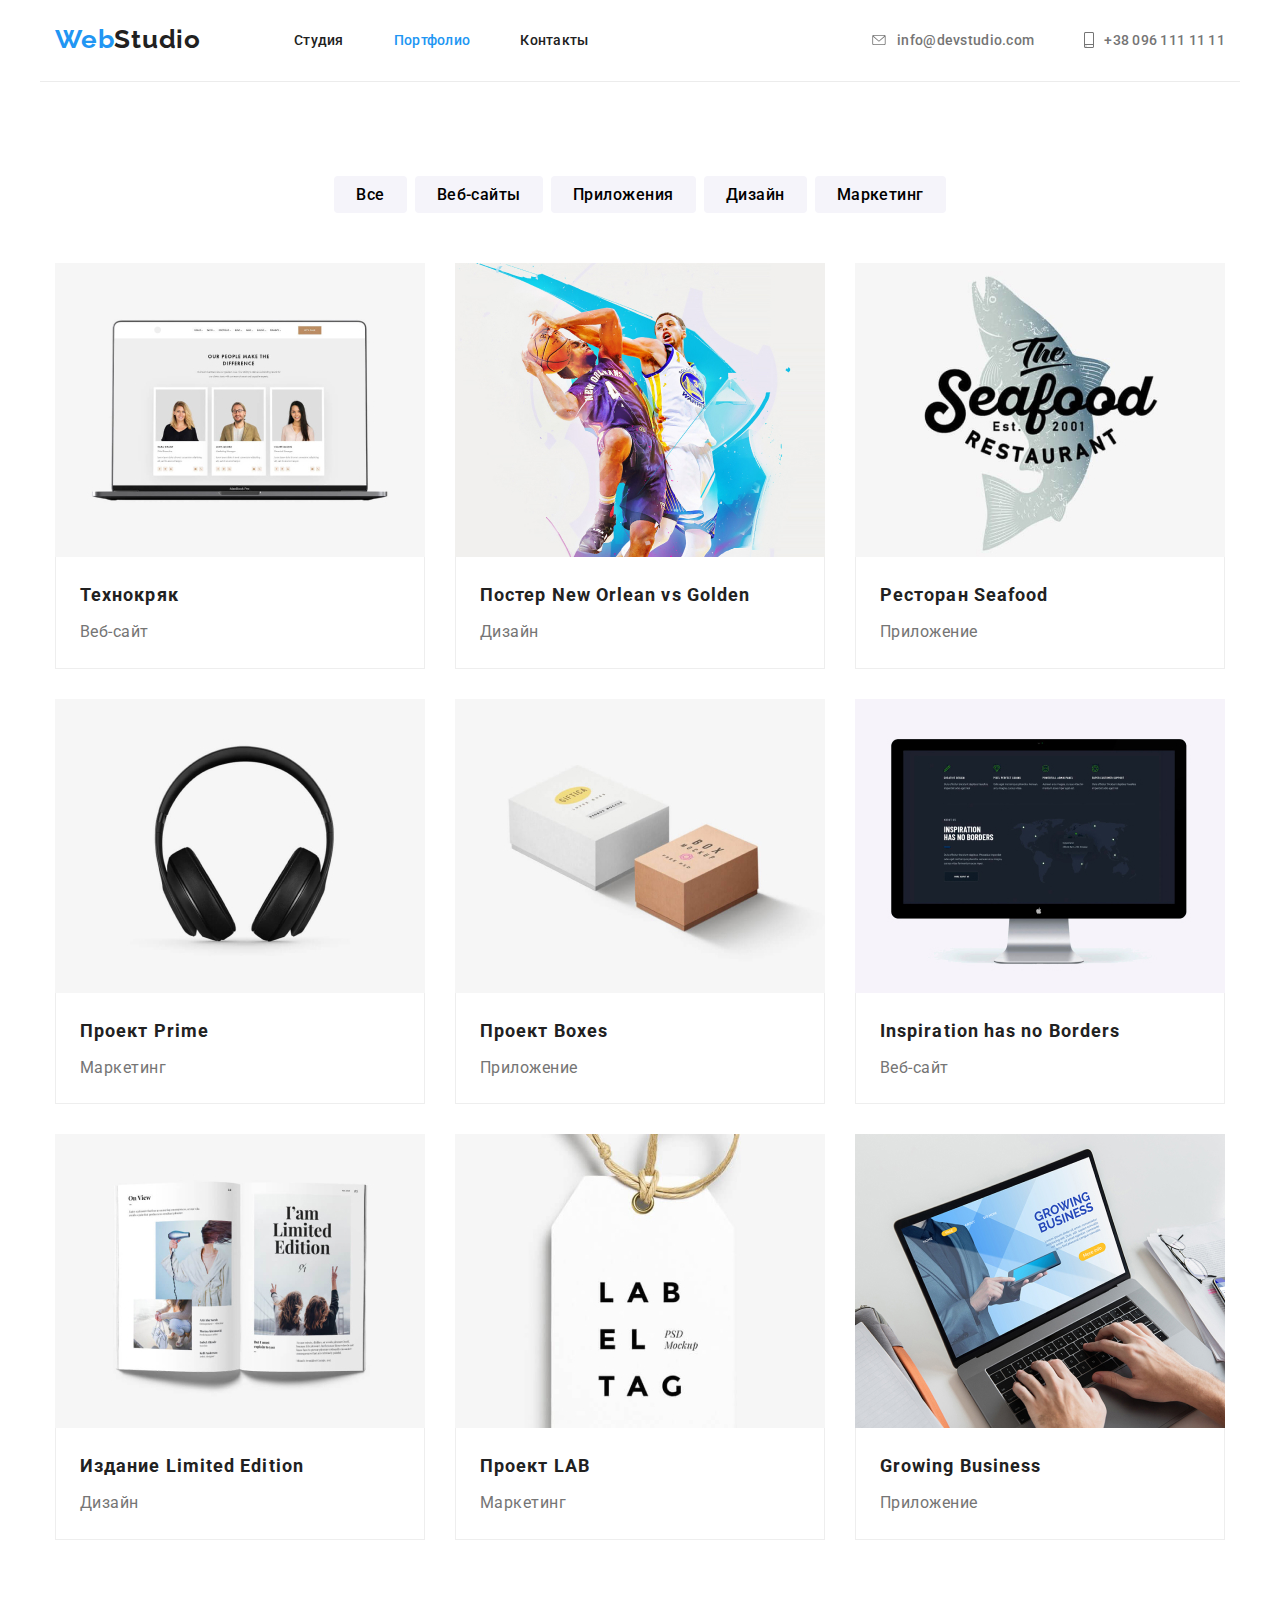
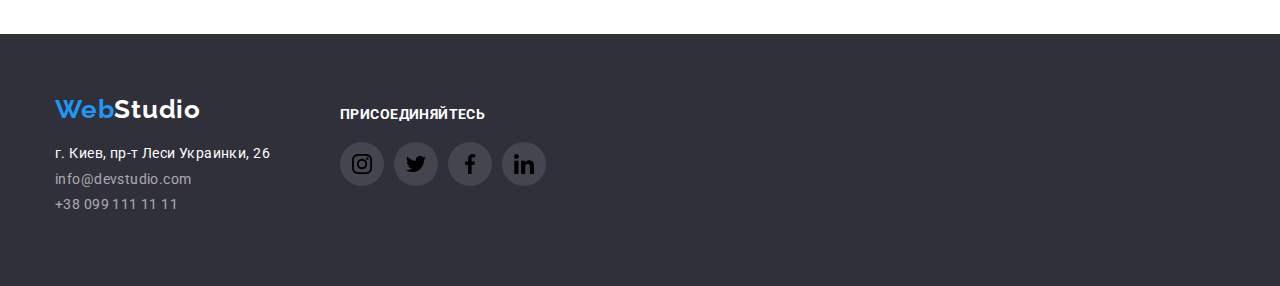
==== portfolio.html @ f6ac671a "hw-5" ====
<!DOCTYPE html>
<html lang="ru">
  <head>
    <meta charset="UTF-8" />
    <meta name="viewport" content="width=device-width, initial-scale=1.0" />
    <title>Main</title>
    <link rel="stylesheet" href="https://cdnjs.cloudflare.com/ajax/libs/modern-normalize/1.0.0/modern-normalize.min.css">
    <link rel="preconnect" href="https://fonts.gstatic.com" />
    <link href="https://fonts.googleapis.com/css2?family=Raleway:wght@700&family=Roboto:wght@400;500;700;900&display=swap"
      rel="stylesheet" />
    <link rel="stylesheet" href="./style/style.css" />
  </head>
  <body>
    <!-- header -->
    <header> 
      <div class="header-conteiner">
        <nav class="nav-conteiner">
          <a class="main-logo" href="./index.html">
            <span class="logo">Web<span class="studio-top">Studio</span></span>
          </a>
        
          <!-- site-nav -->
          <ul class="site-nav">
            <li class="site-nav_item"><a class="nav-link" href="./index.html">Студия</a></li>
            <li class="site-nav_item"><a class="nav-link current" href="./portfolio.html">Портфолио</a></li>
            <li class="site-nav_item"><a class="nav-link" href="">Контакты</a></li>
          </ul>
        </nav>
        
        <!-- site-contact -->
        <ul class="site-contact">
          <li class="site-contact_list">
            <a class="contact-link" href="mailto:info@devstudio.com">
              <svg width="16" height="10" class="site-contact-icons">
                <use href="./Images/icons/symbol-defs.svg#icon-leter-hover"></use>
              </svg>
              info@devstudio.com
            </a>
          </li>
          <li class="site-contact_list contact-icons">
            <a class="contact-link" href="tell:+380961111111">
              <svg width="10" height="16" class="site-contact-icons">
                <use href="./Images/icons/symbol-defs.svg#smartphone"></use>
              </svg>
              +38 096 111 11 11
            </a>
          </li>
        </ul>
      </div>
    </header>
    <!-- main -->
    <main>
      <!-- choice section -->
      <section class="choice-section">
        <h1 class="title visually-hidden">Веб студия секция вибора</h1>
        <div class="choice-section_conteiner">
          <ul class="button-list">
            <li class="button-list_item"> <button class="filter-button" type="button">Все</button> </li>
            <li class="button-list_item"> <button class="filter-button" type="button">Веб-сайты</button> </li>
            <li class="button-list_item"> <button class="filter-button" type="button">Приложения</button> </li>
            <li class="button-list_item"> <button class="filter-button" type="button">Дизайн</button> </li>
            <li class="button-list_item"> <button class="filter-button" type="button">Маркетинг</button> </li>
          </ul>
          <ul class="options-list">
            <li class="option-list_items">
              <a class="option-list_items-link" href="">
                <img class="image" src="./Images/laptop-tech-kryak.jpg" alt="laptop tech kryak" />
                <div class="option-description">
                  <h2 class="option-title title">Технокряк</h2>
                  <p class="option-text text">Веб-сайт</p>
                </div>
              </a>
            </li>
            <li class="option-list_items">
              <a class="option-list_items-link" href="">
                <img class="image" src="./Images/poster-orlean.jpg" alt="poster orlean" />
                <div class="option-description">
                  <h2 class="option-title title">Постер New Orlean vs Golden</h2>
                  <p class="option-text text">Дизайн</p>
                </div>
              </a>
            </li>
            <li class="option-list_items">
              <a class="option-list_items-link" href="">
                <img class="image" src="./Images/restorant-seafood.jpg" alt="restorant seafood" />
                <div class="option-description">
                  <h2 class="option-title title">Ресторан Seafood</h2>
                  <p class="option-text text">Приложение</p>
                </div>
              </a>
            </li>
            <li class="option-list_items">
              <a class="option-list_items-link" href="">
                <img class="image" src="./Images/headphones-prime.jpg" alt="headphones prime" />
                <div class="option-description">
                  <h2 class="option-title title">Проект Prime</h2>
                  <p class="option-text text">Маркетинг</p>
                </div>
              </a>
            </li>
            <li class="option-list_items">
              <a class="option-list_items-link" href="">
                <img class="image" src="./Images/boxes.jpg" alt="boxes" />
                <div class="option-description">
                  <h2 class="option-title title">Проект Boxes</h2>
                  <p class="option-text text">Приложение</p>
                </div>
              </a>
            </li>
            <li class="option-list_items">
              <a class="option-list_items-link" href="">
                <img class="image" src="./Images/monitor.jpg" alt="monitor" />
                <div class="option-description">
                  <h2 class="option-title title">Inspiration has no Borders</h2>
                  <p class="option-text text">Веб-сайт</p>
                </div>
              </a>
            </li>
            <li class="option-list_items">
              <a class="option-list_items-link" href="">
                <img class="image" src="./Images/book.jpg" alt="book" />
                <div class="option-description">
                  <h2 class="option-title title">Издание Limited Edition</h2>
                  <p class="option-text text">Дизайн</p>
                </div>
              </a>
            </li>
            <li class="option-list_items">
              <a class="option-list_items-link" href="">
                <img class="image" src="./Images/stiker-lab.jpg" alt="stiker lab" />
                <div class="option-description">
                  <h2 class="option-title title">Проект LAB</h2>
                  <p class="option-text text">Маркетинг</p>
                </div>
              </a>
            </li>
            <li class="option-list_items">
              <a class="option-list_items-link" href="">
                <img class="image" src="./Images/laptop.jpg" alt="laptop" />
                <div class="option-description">
                  <h2 class="option-title title">Growing Business</h2>
                  <p class="option-text text">Приложение</p>
                </div>
              </a>
            </li>
          </ul>
        </div>
      </section>
    </main>
    <!-- footer -->
    <footer class="footer">
      <div class="footer_conteiner">
        <div class="address-conteiner">
          <a class="logo-link" href="./index.html">
            <span class="logo">Web<span class="studio-bottom">Studio</span></span></a>
          <address>
            <ul>
              <li class="address">г. Киев, пр-т Леси Украинки, 26</li>
              <li><a class="mail" href="mailto:info@devstudio.com">info@devstudio.com</a></li>
              <li><a class="tell" href="tell:+380991111111">+38 099 111 11 11</a></li>
            </ul>
          </address>
        </div>
        <div class="slogan-container">
          <p class="slogan">
            присоединяйтесь
          </p>
          <ul class="footer-social-list">
            <li class="footer-social-list-item">
              <a class="footer-social-list-link" href="">
                <svg width="20" height="20">
                  <use href="./Images/icons/symbol-defs.svg#icon-instagram"></use>
                </svg>
              </a>
            </li>
            <li class="footer-social-list-item">
              <a class="footer-social-list-link" href="">
                <svg width="20" height="20">
                  <use href="./Images/icons/symbol-defs.svg#icon-twitter"></use>
                </svg>
              </a>
            </li>
            <li class="footer-social-list-item">
              <a class="footer-social-list-link" href="">
                <svg width="20" height="20">
                  <use href="./Images/icons/symbol-defs.svg#icon-facebook"></use>
                </svg>
              </a>
            </li>
            <li class="footer-social-list-item">
              <a class="footer-social-list-link" href="">
                <svg width="20" height="20">
                  <use href="./Images/icons/symbol-defs.svg#icon-linkedin"></use>
                </svg>
              </a>
            </li>
          </ul>
        </div>
      </div>
    </footer>
  </body>
</html>
---- style/style.css ----
:root {
  --primary-text-color: #212121;
  --secondary-text-color: #757575;
  --accent-color: #2196f3;
}
/* primary text color #212121 */
/* secondary text #757575 */
/* background color #E5E5E5 */

body {
  font-family: Roboto, sans-serif;
  font-weight: 400;
  color: var(--primary-text-color);
}

a {
  text-decoration: none;
  color: inherit;
}

ul {
  margin: 0%;
  padding: 0%;
  list-style: none;
}

/* logo */

.logo {
  color: var(--accent-color);
  font-family: Raleway;
  font-weight: 700;
  font-size: 26px;
  line-height: 1.2;
  letter-spacing: 0.03em;
}
.studio-top {
  color: var(--primary-text-color);
}
.studio-bottom {
  color: #ffffff;
}

/* site-nav */
.site-nav {
  display: flex;

  list-style: none;
  font-family: Roboto, sans-serif;
  font-weight: 500;
  font-size: 14px;
  line-height: 1.2;
  letter-spacing: 0.02em;
}

.nav-link {
  display: block;
  padding-top: 32px;
  padding-bottom: 32px;
}

.nav-link:hover,
.nav-link:focus {
  color: var(--accent-color);
}
.current {
  color: var(--accent-color);
}

/* site-contact */
.site-contact {
  display: flex;
  margin-left: auto;

  font-family: Roboto, sans-serif;
  font-weight: 500;
  font-size: 14px;
  line-height: 1.2;
  letter-spacing: 0.02em;
  color: var(--secondary-text-color);
}

.contact-link {
  display: flex;
  align-items: center;
}

.contact-link:hover,
.contact-link:focus {
  color: var(--accent-color);
}

.site-contact_list + .site-contact_list {
  margin-left: 50px;
}

.site-contact-icons {
  margin-right: 10px;
  fill: currentColor;
}

/* Header pozishin */
.header-conteiner {
  display: flex;
  align-items: center;
  border-bottom: 1px solid #ececec;
}

.main-logo {
  display: block;
  padding-top: 24px;
  padding-bottom: 25px;
  margin-right: 93px;
}

.nav-conteiner {
  display: flex;
  align-items: center;
}

.site-nav_item:not(:last-child) {
  margin-right: 50px;
}

/* hero */
.section-hero {
  width: 1600px;
  height: 600px;
  margin: auto;
  background-image: linear-gradient(
      to right,
      rgba(47, 48, 58, 0.4),
      rgba(47, 48, 58, 0.4)
    ),
    url(../Images/team-img.jpg);
  background-repeat: no-repeat;
  background-size: cover;
}

/* ==========conteiners========== */
.company-description_conteiner,
.section-hero_conteiner,
.header-conteiner,
.what-we-do_conteiner,
.our-team_conteiner,
.choice-section_conteiner,
.our-clients-conteiner,
.footer_conteiner {
  width: 1200px;
  padding-right: 15px;
  padding-left: 15px;
  margin-right: auto;
  margin-left: auto;
}

.hero {
  display: flex;
  width: 696px;
  margin: 0px;
  padding: 0px;
  margin-left: auto;
  margin-right: auto;

  font-family: Roboto, sans-serif;
  font-weight: 900;
  font-size: 44px;
  line-height: 1.36;
  text-align: center;
  letter-spacing: 0.06em;
  text-transform: uppercase;
  color: #ffffff;
}

.section-hero_conteiner {
  padding-top: 200px;
  padding-bottom: 280px;
}

.order-button {
  min-width: 136px;
  padding: 10px 32px;
  margin-top: 30px;
  margin-left: auto;
  margin-right: auto;
  border: none;
  background-color: var(--accent-color);
  border-radius: 4px;

  font-family: Roboto, sans-serif;
  font-weight: 700;
  font-size: 16px;
  line-height: 1.875;
  display: flex;
  align-items: center;
  text-align: center;
  letter-spacing: 0.06em;
  color: #ffffff;
}

.order-button:hover,
.order-button:focus {
  background-color: var(--accent-color);
}

/* ========Title======== */
.title,
.text {
  margin-top: 0px;
  margin-bottom: 0px;
  padding-top: 0px;
  padding-bottom: 0px;
}

/* company description */

.icon-conteiner {
  max-width: 270px;
  padding-top: 25px;
  padding-right: 102px;
  padding-bottom: 25px;
  padding-left: 102px;
  margin-bottom: 30px;
  border: none;
  border-radius: 4px;

  background: #f5f4fa;
}

.visually-hidden {
  position: absolute;
  width: 1px;
  height: 1px;
  margin: -1px;
  border: 0;
  padding: 0;
  white-space: nowrap;
  clip-path: inset(100%);
  clip: rect(0 0 0 0);
  overflow: hidden;
}

.description-title {
  font-family: Roboto, sans-serif;
  font-weight: 700;
  font-size: 14px;
  line-height: 1.2;
  letter-spacing: 0.03em;
  text-transform: uppercase;
}
.description-text {
  display: block;
  margin-top: 10px;

  font-family: Roboto, sans-serif;
  font-weight: 400;
  font-size: 14px;
  line-height: 1.2;
  letter-spacing: 0.03em;
  color: var(--secondary-text-color);
}

.company-description_list {
  display: flex;
  flex-wrap: wrap;
  padding-top: 94px;
  padding-bottom: 83px;
}

.company-description_items {
  flex-basis: calc((100% - 90px) / 4);
}

.company-description_items:not(:last-child) {
  margin-right: 30px;
}

/* what we do */

.what-we-do_list {
  display: flex;
  padding-bottom: 94px;
  margin-top: 50px;
  justify-content: space-between;
}

/* .what-we-do_items + .what-we-do_items {
  margin-left: 30px;
} */

/* our team title*/
.what-we-do-title,
.our-team-title {
  font-weight: 700;
  font-size: 36px;
  line-height: 1.17;
  text-align: center;
  letter-spacing: 0.03em;
}

/* our team */
.our-team_section {
  background: #f5f4fa;
}

.our-team_list {
  display: flex;
  padding-top: 50px;
  padding-bottom: 94px;
}

.our-team_items {
  box-shadow: 0px 1px 3px rgba(0, 0, 0, 0.12), 0px 1px 1px rgba(0, 0, 0, 0.14),
    0px 2px 1px rgba(0, 0, 0, 0.2);
  border-radius: 0px 0px 4px 4px;
}

.our-team_items + .our-team_items {
  margin-left: 30px;
}

.our-team-icon-list {
  display: flex;
  justify-content: space-between;
  margin-top: 16px;
}

.our-team-icon-link {
  display: flex;
  align-items: center;
  padding: 13.88px 12px 13.88px 12px;
  width: 44px;
  height: 44px;
  border-radius: 50%;
}

.our-team-icon-link {
  fill: #afb1b8;
}

.our-team-icon-link:hover,
.our-team-icon-link:focus {
  background-color: var(--accent-color);
  fill: #ffffff;
}

.our-team_images,
.profession {
  display: block;
}

.profession {
  margin-top: 10px;
}

.our-team_images-description_box {
  background: #ffffff;
  padding-top: 30px;
  padding-bottom: 30px;
  padding-left: 32px;
  padding-right: 32px;
  border-bottom-right-radius: 4px;
  border-bottom-left-radius: 4px;
}

.person-title {
  font-family: Roboto, sans-serif;
  font-weight: 500;
  font-size: 16px;
  line-height: 1.19;
  text-align: center;
  letter-spacing: 0.03em;
}
.profession {
  font-family: Roboto, sans-serif;
  font-weight: 400;
  font-size: 16px;
  line-height: 1.19;
  text-align: center;
  letter-spacing: 0.03em;
  color: var(--secondary-text-color);
}

/* our-clientses */

.our-clients-title {
  font-weight: 700;
  font-size: 36px;
  line-height: 1.17;
  text-align: center;
  letter-spacing: 0.03em;
}

/* our-clientses */
.our-clients-conteiner {
  padding-top: 94px;
  padding-bottom: 94px;
}

.our-clients-title {
  margin: 0px;
  font-weight: 700;
  font-size: 36px;
  line-height: 1.17;
  text-align: center;
  letter-spacing: 0.03em;
}
.client-list {
  display: flex;
  justify-content: space-between;
  margin-top: 50px;
}

.client-list-link {
  display: flex;
  align-items: center;

  width: 170px;
  height: 90px;
  fill: #afb1b8;
  border: 1px solid #afb1b8;
  border-radius: 4px;
}

.client-list-link:hover,
.client-list-link:focus {
  border-color: var(--accent-color);
  fill: var(--accent-color);
}

/* Портфоліо */
/* choice section */

.choice-section_conteiner {
  padding-top: 94px;
  padding-bottom: 94px;
}

.filter-button {
  padding-top: 6px;
  padding-right: 22px;
  padding-bottom: 6px;
  padding-left: 22px;
  border-style: none;
  border-radius: 4px;
  font-weight: 500;

  font-family: Roboto, sans-serif;
  font-size: 16px;
  line-height: 1.6;
  text-align: center;
  letter-spacing: 0.03em;
  background-color: #f5f4fa;
}

.button-list_item + .button-list_item {
  margin-left: 8px;
}

.button-list {
  display: flex;
  justify-content: center;
  margin-bottom: 50px;
}

.options-list {
  display: flex;
  flex-wrap: wrap;
}

.image {
  display: block;
}

.option-list_items {
  min-width: 370px;
  margin-right: 30px;
  margin-bottom: 30px;
}

.option-list_items:nth-child(3n) {
  margin-right: 0px;
}

.option-list_items:nth-last-child(-n + 3) {
  margin-bottom: 0px;
}

.option-list_items-link {
  display: block;
}

.option-list_items-link:hover,
.option-list_items-link:focus {
  box-shadow: 0px 1px 1px rgba(0, 0, 0, 0.12), 0px 4px 4px rgba(0, 0, 0, 0.06),
    1px 4px 6px rgba(0, 0, 0, 0.16);
}

.option-description {
  padding-top: 20px;
  padding-right: 24px;
  padding-bottom: 20px;
  padding-left: 24px;
  border-right: 1px solid #eeeeee;
  border-bottom: 1px solid #eeeeee;
  border-left: 1px solid #eeeeee;

  background: #ffffff;
}

.filter-button:hover,
.filter-button:focus {
  background-color: var(--accent-color);
  color: #ffffff;
}
.option-title {
  display: block;
  margin-bottom: 4px;

  font-family: Roboto, sans-serif;
  font-weight: 700;
  font-size: 18px;
  line-height: 2;
  letter-spacing: 0.06em;
  color: var(--primary-text-color);
}
.option-text {
  font-family: Roboto, sans-serif;
  font-weight: 400;
  font-size: 16px;
  line-height: 1.9;
  letter-spacing: 0.03em;
  color: var(--secondary-text-color);
}

/* footer */
.footer {
  background-color: #2f303a;
}

.footer_conteiner {
  display: flex;
  padding-top: 60px;
  padding-bottom: 60px;
}

/* logo-link */
.logo-link {
  display: block;
  margin-bottom: 20px;
}

.address {
  font-family: Roboto, sans-serif;
  font-style: normal;
  font-weight: 400;
  font-size: 14px;
  line-height: 1.2;
  letter-spacing: 0.03em;
  color: #ffffff;
}
.mail,
.tell {
  display: block;
  padding-top: 9px;

  font-family: Roboto, sans-serif;
  font-style: normal;
  font-weight: 400;
  font-size: 14px;
  line-height: 1.2;
  letter-spacing: 0.03em;
  color: rgba(255, 255, 255, 0.6);
}
.mail:hover,
.tell:hover {
  color: var(--accent-color);
}

.slogan-container {
  margin-left: 70px;
  padding-top: 12px;
  padding-bottom: 40px;
}

.slogan {
  margin: 0px;
  font-weight: 700;
  font-size: 14px;
  line-height: 1, 14;
  letter-spacing: 0.03em;
  text-transform: uppercase;

  color: #ffffff;
}

.footer-social-list {
  display: flex;
  margin-top: 20px;
}

.footer-social-list-link {
  display: flex;
  align-items: center;
  justify-content: center;
  width: 44px;
  height: 44px;

  background: rgba(255, 255, 255, 0.1);
  border-radius: 50%;
}

.footer-social-list-link:hover,
.footer-social-list-link:focus {
  background-color: var(--accent-color);
  fill: #ffffff;
}
.footer-social-list-item + .footer-social-list-item {
  margin-left: 10px;
}
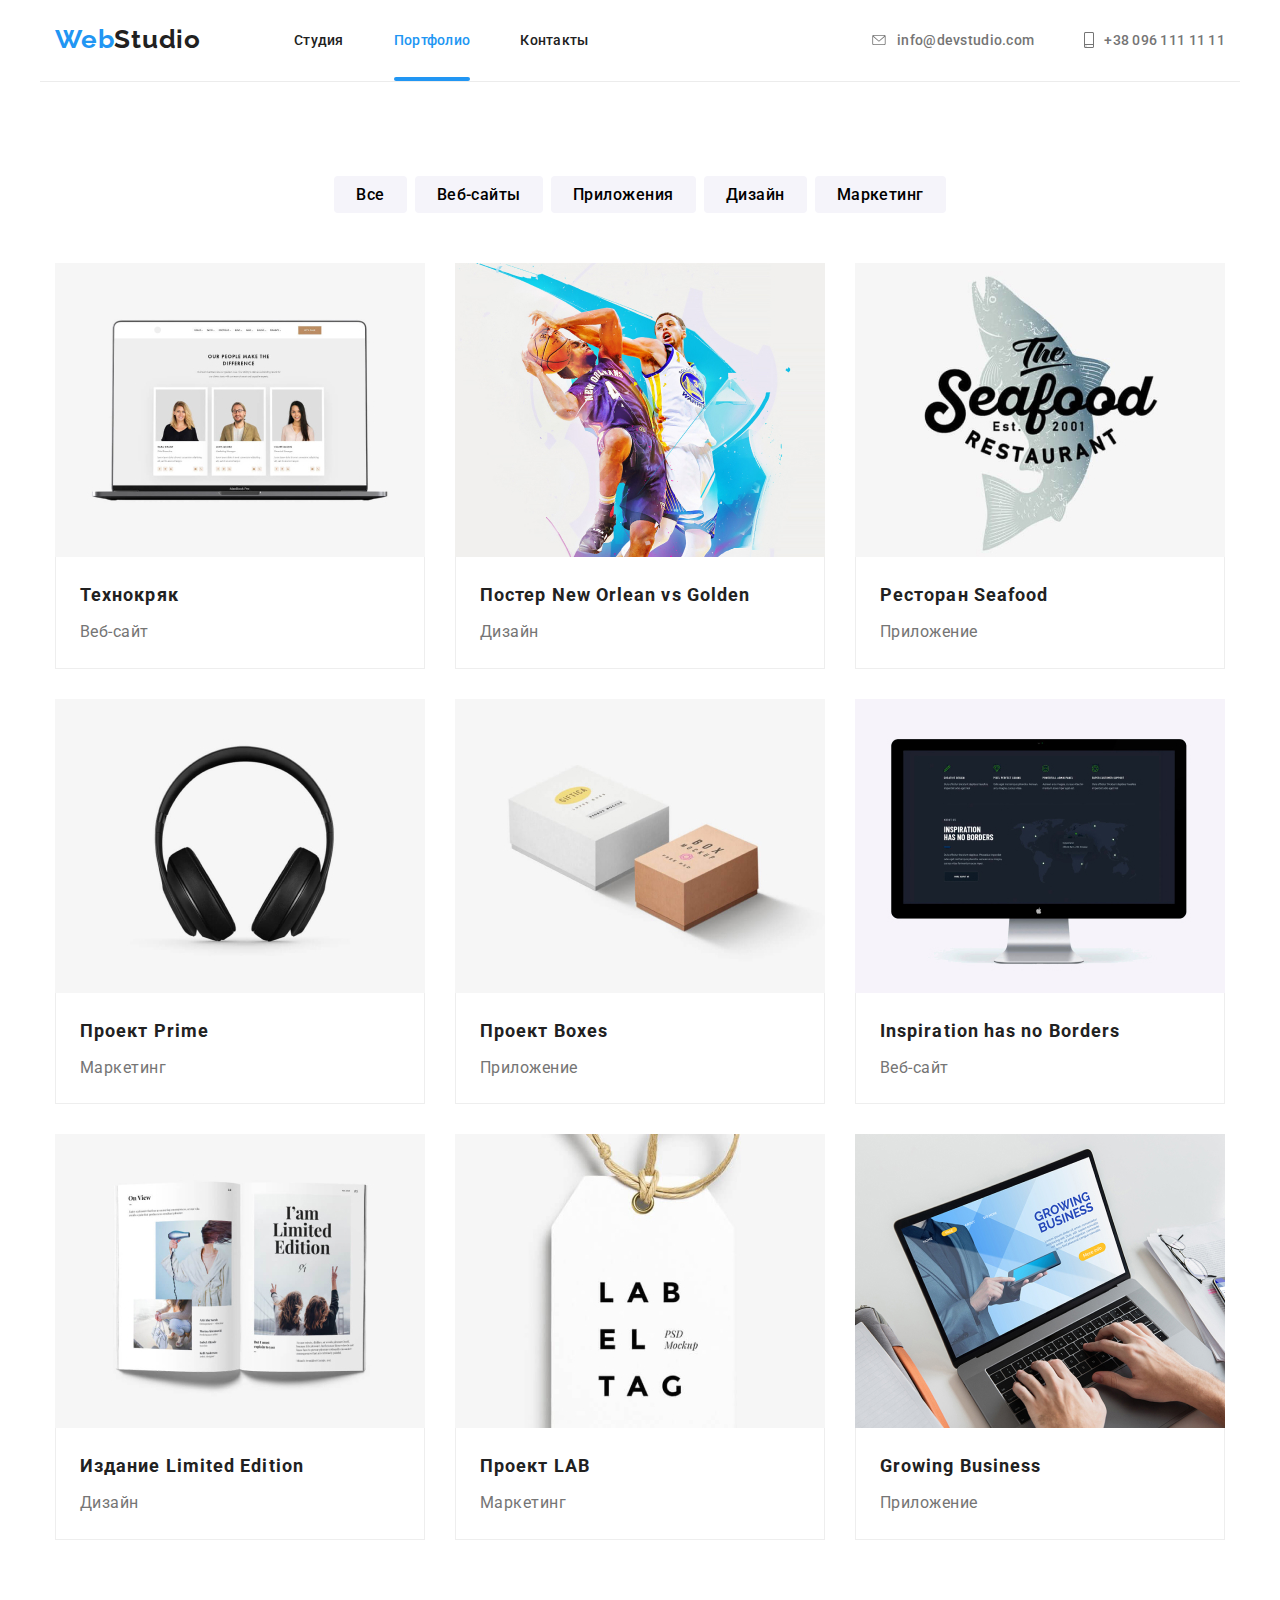
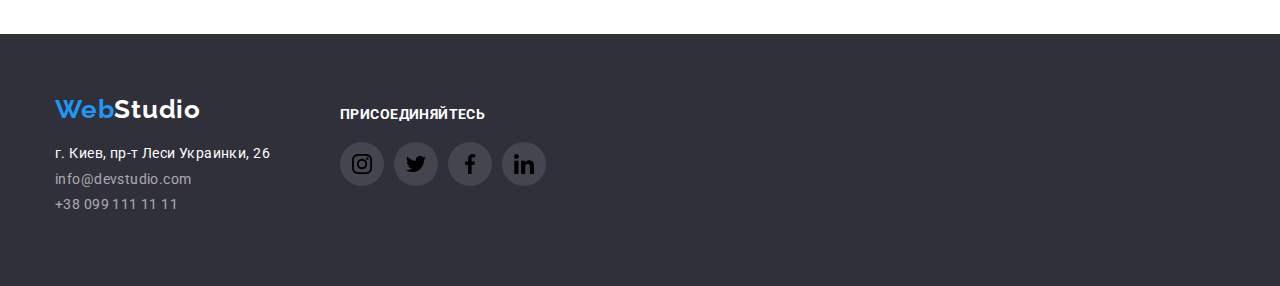
==== commit a349ada9: "hw-5" ====
--- a/portfolio.html
+++ b/portfolio.html
@@ -55,11 +55,21 @@
         <h1 class="title visually-hidden">Веб студия секция вибора</h1>
         <div class="choice-section_conteiner">
           <ul class="button-list">
-            <li class="button-list_item"> <button class="filter-button" type="button">Все</button> </li>
-            <li class="button-list_item"> <button class="filter-button" type="button">Веб-сайты</button> </li>
-            <li class="button-list_item"> <button class="filter-button" type="button">Приложения</button> </li>
-            <li class="button-list_item"> <button class="filter-button" type="button">Дизайн</button> </li>
-            <li class="button-list_item"> <button class="filter-button" type="button">Маркетинг</button> </li>
+            <li class="button-list_item">
+              <button class="filter-button" type="button">Все</button>
+            </li>
+            <li class="button-list_item">
+              <button class="filter-button" type="button">Веб-сайты</button>
+            </li>
+            <li class="button-list_item">
+              <button class="filter-button" type="button">Приложения</button>
+            </li>
+            <li class="button-list_item">
+              <button class="filter-button" type="button">Дизайн</button>
+            </li>
+            <li class="button-list_item">
+              <button class="filter-button" type="button">Маркетинг</button>
+            </li>
           </ul>
           <ul class="options-list">
             <li class="option-list_items">
--- a/style/style.css
+++ b/style/style.css
@@ -55,8 +55,10 @@
 
 .nav-link {
   display: block;
+  position: relative;
   padding-top: 32px;
   padding-bottom: 32px;
+  transition: color 250ms cubic-bezier(0.4, 0, 0.2, 1);
 }
 
 .nav-link:hover,
@@ -67,6 +69,18 @@
   color: var(--accent-color);
 }
 
+.current::after {
+  content: '';
+  display: block;
+  position: absolute;
+  left: 0px;
+  bottom: 0px;
+  width: 100%;
+  height: 4px;
+  border-radius: 2px;
+  background-color: var(--accent-color);
+}
+
 /* site-contact */
 .site-contact {
   display: flex;
@@ -83,6 +97,8 @@
 .contact-link {
   display: flex;
   align-items: center;
+
+  transition: color 250ms cubic-bezier(0.4, 0, 0.2, 1);
 }
 
 .contact-link:hover,
@@ -283,6 +299,37 @@
   justify-content: space-between;
 }
 
+.what-we-do_items {
+  position: relative;
+}
+
+.what-we-do-image {
+  display: flex;
+}
+
+.what-we-do-description {
+  display: flex;
+  align-items: center;
+  justify-content: center;
+  width: 100%;
+  bottom: 0px;
+  min-height: 70px;
+  background-color: rgba(47, 48, 58, 0.8);
+
+  position: absolute;
+}
+
+.what-we-do-description-text {
+  margin: 0px;
+  font-weight: 700;
+  font-size: 14px;
+  line-height: 1.14;
+  letter-spacing: 0.03em;
+  text-transform: uppercase;
+
+  color: #ffffff;
+}
+
 /* .what-we-do_items + .what-we-do_items {
   margin-left: 30px;
 } */
@@ -331,10 +378,9 @@
   width: 44px;
   height: 44px;
   border-radius: 50%;
-}
-
-.our-team-icon-link {
   fill: #afb1b8;
+  transition: fill 250ms cubic-bezier(0.4, 0, 0.2, 1),
+    background-color 250ms cubic-bezier(0.4, 0, 0.2, 1);
 }
 
 .our-team-icon-link:hover,
@@ -416,9 +462,12 @@
 
   width: 170px;
   height: 90px;
-  fill: #afb1b8;
   border: 1px solid #afb1b8;
   border-radius: 4px;
+
+  fill: #afb1b8;
+  transition: border-color 250ms cubic-bezier(0.4, 0, 0.2, 1),
+    fill 250ms cubic-bezier(0.4, 0, 0.2, 1);
 }
 
 .client-list-link:hover,
@@ -450,6 +499,14 @@
   text-align: center;
   letter-spacing: 0.03em;
   background-color: #f5f4fa;
+  transition: background-color 250ms cubic-bezier(0.4, 0, 0.2, 1),
+    color 250ms cubic-bezier(0.4, 0, 0.2, 1);
+}
+
+.filter-button:hover,
+.filter-button:focus {
+  background-color: var(--accent-color);
+  color: #ffffff;
 }
 
 .button-list_item + .button-list_item {
@@ -507,11 +564,6 @@
   background: #ffffff;
 }
 
-.filter-button:hover,
-.filter-button:focus {
-  background-color: var(--accent-color);
-  color: #ffffff;
-}
 .option-title {
   display: block;
   margin-bottom: 4px;
@@ -570,6 +622,7 @@
   line-height: 1.2;
   letter-spacing: 0.03em;
   color: rgba(255, 255, 255, 0.6);
+  transition: color 250ms cubic-bezier(0.4, 0, 0.2, 1);
 }
 .mail:hover,
 .tell:hover {
@@ -607,6 +660,8 @@
 
   background: rgba(255, 255, 255, 0.1);
   border-radius: 50%;
+  transition: background-color 250ms cubic-bezier(0.4, 0, 0.2, 1),
+    fill 250ms cubic-bezier(0.4, 0, 0.2, 1);
 }
 
 .footer-social-list-link:hover,
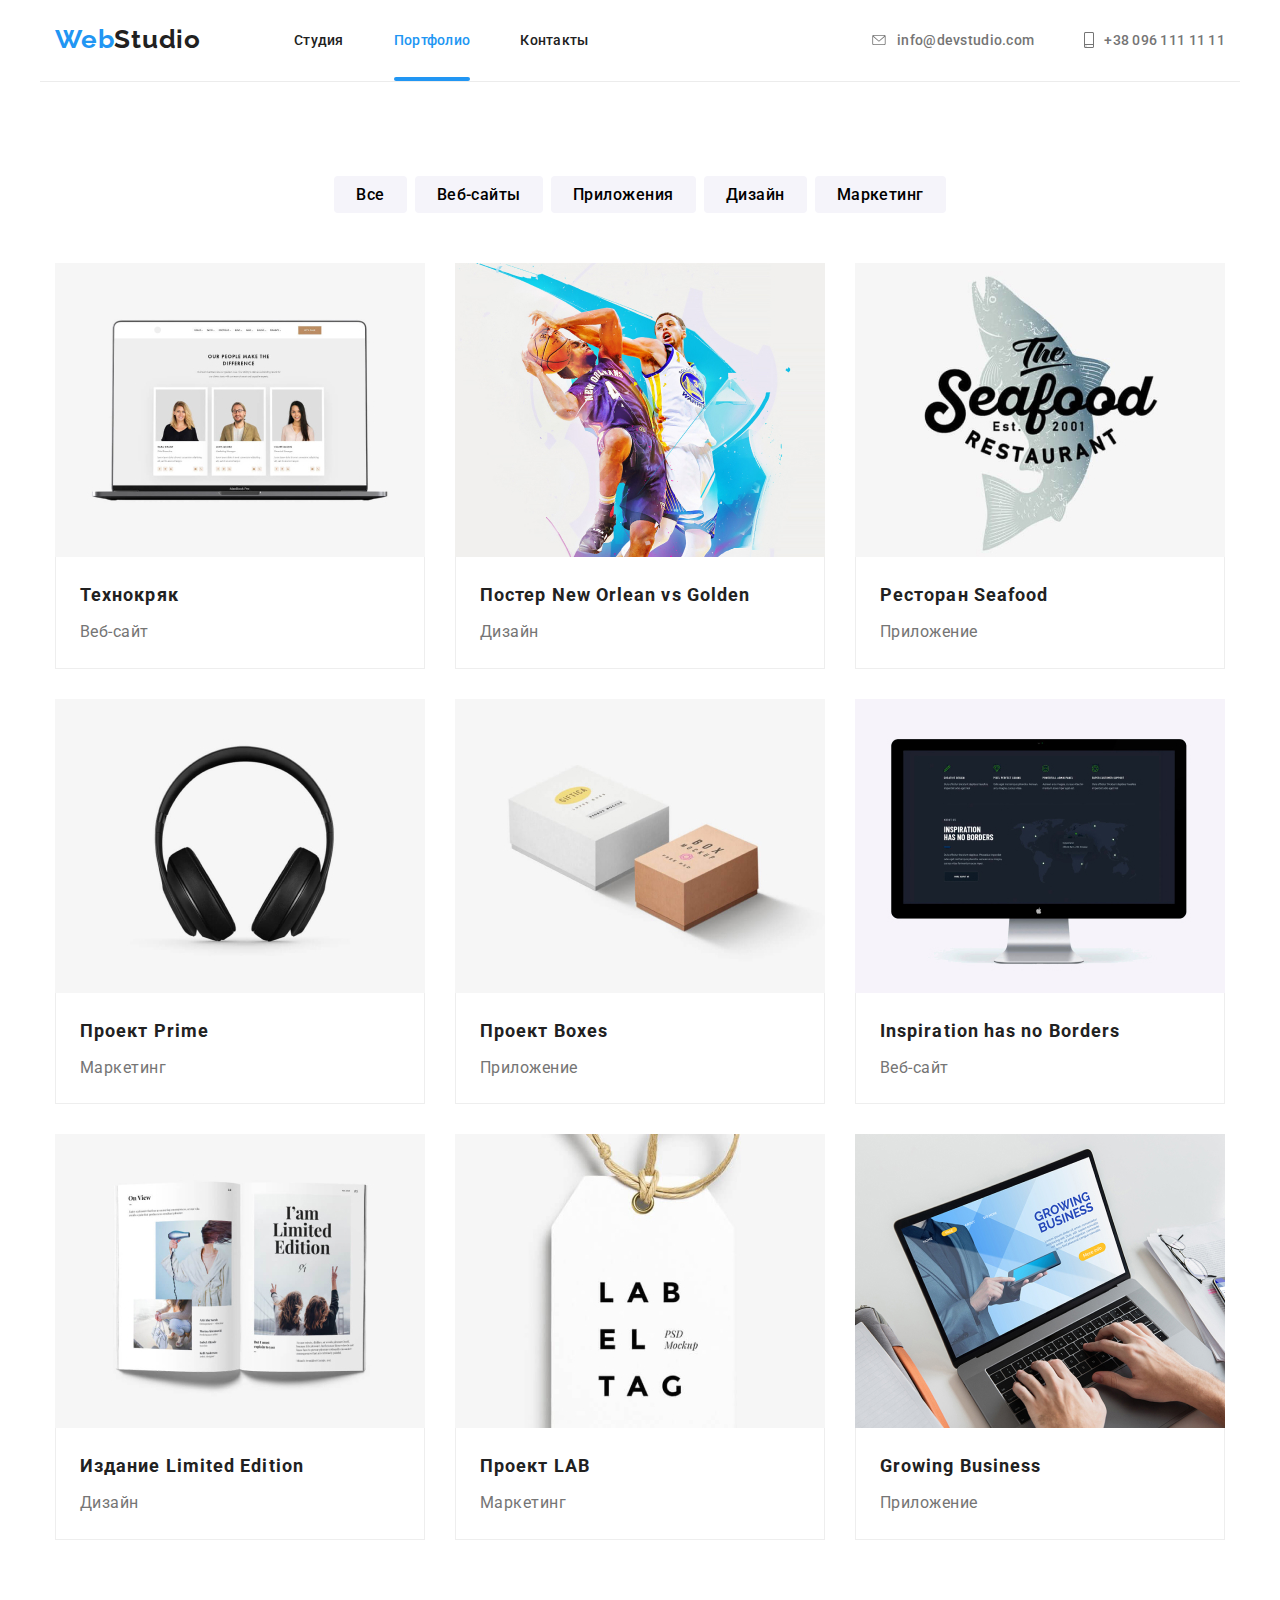
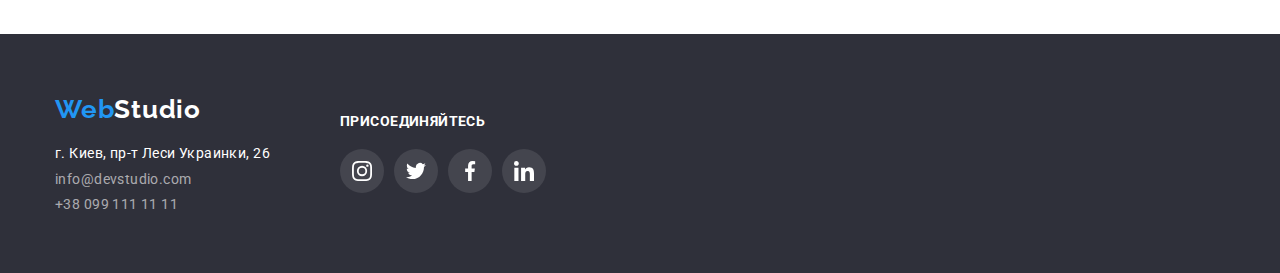
==== commit 1cb2ac83: "hw-5" ====
--- a/portfolio.html
+++ b/portfolio.html
@@ -74,7 +74,13 @@
           <ul class="options-list">
             <li class="option-list_items">
               <a class="option-list_items-link" href="">
-                <img class="image" src="./Images/laptop-tech-kryak.jpg" alt="laptop tech kryak" />
+                <div class="image-conteiner">
+                  <img class="image" src="./Images/laptop-tech-kryak.jpg" alt="laptop tech kryak" />
+                  <div class="option-list-text">
+                    Технокряк это современная площадка распространения коронавируса. Компании используют эту платформу для цифрового
+                    шпионажа и атак на защищённые сервера конкурентов.
+                  </div>
+                </div>
                 <div class="option-description">
                   <h2 class="option-title title">Технокряк</h2>
                   <p class="option-text text">Веб-сайт</p>
@@ -178,28 +184,28 @@
           <ul class="footer-social-list">
             <li class="footer-social-list-item">
               <a class="footer-social-list-link" href="">
-                <svg width="20" height="20">
+                <svg class="footer-social-icons" width="20" height="20">
                   <use href="./Images/icons/symbol-defs.svg#icon-instagram"></use>
                 </svg>
               </a>
             </li>
             <li class="footer-social-list-item">
               <a class="footer-social-list-link" href="">
-                <svg width="20" height="20">
+                <svg class="footer-social-icons" width="20" height="20">
                   <use href="./Images/icons/symbol-defs.svg#icon-twitter"></use>
                 </svg>
               </a>
             </li>
             <li class="footer-social-list-item">
               <a class="footer-social-list-link" href="">
-                <svg width="20" height="20">
+                <svg class="footer-social-icons" width="20" height="20">
                   <use href="./Images/icons/symbol-defs.svg#icon-facebook"></use>
                 </svg>
               </a>
             </li>
             <li class="footer-social-list-item">
               <a class="footer-social-list-link" href="">
-                <svg width="20" height="20">
+                <svg class="footer-social-icons" width="20" height="20">
                   <use href="./Images/icons/symbol-defs.svg#icon-linkedin"></use>
                 </svg>
               </a>
--- a/style/style.css
+++ b/style/style.css
@@ -65,11 +65,8 @@
 .nav-link:focus {
   color: var(--accent-color);
 }
-.current {
-  color: var(--accent-color);
-}
-
-.current::after {
+
+.nav-link::after {
   content: '';
   display: block;
   position: absolute;
@@ -79,6 +76,29 @@
   height: 4px;
   border-radius: 2px;
   background-color: var(--accent-color);
+  opacity: 0;
+}
+
+.nav-link:hover::after,
+.nav-link:focus::after {
+  opacity: 1;
+  transition: opacity 250ms cubic-bezier(0.4, 0, 0.2, 1);
+}
+
+.current {
+  color: var(--accent-color);
+}
+
+.current::before {
+  content: '';
+  display: block;
+  position: absolute;
+  left: 0px;
+  bottom: 0px;
+  width: 100%;
+  height: 4px;
+  border-radius: 2px;
+  background-color: var(--accent-color);
 }
 
 /* site-contact */
@@ -140,9 +160,11 @@
 
 /* hero */
 .section-hero {
-  width: 1600px;
-  height: 600px;
+  max-width: 1600px;
   margin: auto;
+  padding-top: 200px;
+  padding-bottom: 280px;
+
   background-image: linear-gradient(
       to right,
       rgba(47, 48, 58, 0.4),
@@ -187,11 +209,6 @@
   color: #ffffff;
 }
 
-.section-hero_conteiner {
-  padding-top: 200px;
-  padding-bottom: 280px;
-}
-
 .order-button {
   min-width: 136px;
   padding: 10px 32px;
@@ -201,6 +218,7 @@
   border: none;
   background-color: var(--accent-color);
   border-radius: 4px;
+  cursor: pointer;
 
   font-family: Roboto, sans-serif;
   font-weight: 700;
@@ -211,11 +229,36 @@
   text-align: center;
   letter-spacing: 0.06em;
   color: #ffffff;
+
+  transform: scaleX(1) scaleY(1);
+  transition: transform 250ms cubic-bezier(0.4, 0, 0.2, 1);
 }
 
 .order-button:hover,
 .order-button:focus {
   background-color: var(--accent-color);
+  transform: scaleX(1.05) scaleY(1.05);
+}
+
+.close-modal-button {
+  position: absolute;
+  display: flex;
+  justify-content: center;
+  align-items: center;
+  padding: 0px;
+  right: 8px;
+  top: 8px;
+  width: 30px;
+  height: 30px;
+  cursor: pointer;
+
+  background: #ffffff;
+  border: 1px solid rgba(0, 0, 0, 0.1);
+  border-radius: 50%;
+}
+
+.close-modal-button-icon {
+  display: block;
 }
 
 /* ========Title======== */
@@ -228,6 +271,10 @@
 }
 
 /* company description */
+.company-description_section {
+  padding-top: 94px;
+  padding-bottom: 94px;
+}
 
 .icon-conteiner {
   max-width: 270px;
@@ -278,8 +325,6 @@
 .company-description_list {
   display: flex;
   flex-wrap: wrap;
-  padding-top: 94px;
-  padding-bottom: 83px;
 }
 
 .company-description_items {
@@ -291,10 +336,12 @@
 }
 
 /* what we do */
+.what-we-do {
+  padding-bottom: 94px;
+}
 
 .what-we-do_list {
   display: flex;
-  padding-bottom: 94px;
   margin-top: 50px;
   justify-content: space-between;
 }
@@ -346,13 +393,14 @@
 
 /* our team */
 .our-team_section {
+  padding-top: 94px;
+  padding-bottom: 94px;
   background: #f5f4fa;
 }
 
 .our-team_list {
   display: flex;
-  padding-top: 50px;
-  padding-bottom: 94px;
+  margin-top: 50px;
 }
 
 .our-team_items {
@@ -437,7 +485,7 @@
 }
 
 /* our-clientses */
-.our-clients-conteiner {
+.our-clients-section {
   padding-top: 94px;
   padding-bottom: 94px;
 }
@@ -478,8 +526,7 @@
 
 /* Портфоліо */
 /* choice section */
-
-.choice-section_conteiner {
+.choice-section {
   padding-top: 94px;
   padding-bottom: 94px;
 }
@@ -491,9 +538,10 @@
   padding-left: 22px;
   border-style: none;
   border-radius: 4px;
+  cursor: pointer;
+
+  font-family: Roboto, sans-serif;
   font-weight: 500;
-
-  font-family: Roboto, sans-serif;
   font-size: 16px;
   line-height: 1.6;
   text-align: center;
@@ -507,6 +555,8 @@
 .filter-button:focus {
   background-color: var(--accent-color);
   color: #ffffff;
+  box-shadow: 0px 3px 1px rgba(0, 0, 0, 0.1), 0px 1px 2px rgba(0, 0, 0, 0.08),
+    0px 2px 2px rgba(0, 0, 0, 0.12);
 }
 
 .button-list_item + .button-list_item {
@@ -524,9 +574,16 @@
   flex-wrap: wrap;
 }
 
+.image-conteiner {
+  position: relative;
+  overflow: hidden;
+}
+
 .image {
   display: block;
 }
+
+/* =====option-list_items===== */
 
 .option-list_items {
   min-width: 370px;
@@ -550,6 +607,35 @@
 .option-list_items-link:focus {
   box-shadow: 0px 1px 1px rgba(0, 0, 0, 0.12), 0px 4px 4px rgba(0, 0, 0, 0.06),
     1px 4px 6px rgba(0, 0, 0, 0.16);
+}
+
+.option-list-text {
+  position: absolute;
+  display: flex;
+  top: 0px;
+  left: 0px;
+  width: 100%;
+  height: 100%;
+
+  padding-top: 63px;
+  padding-right: 24px;
+  padding-bottom: 63px;
+  padding-left: 24px;
+
+  font-weight: 400;
+  font-size: 18px;
+  line-height: 1.56;
+  letter-spacing: 0.03em;
+
+  color: #ffffff;
+  background: rgba(33, 150, 243, 0.9);
+  transform: translateY(100%);
+  transition: transform 250ms cubic-bezier(0.4, 0, 0.2, 1);
+}
+
+.option-list_items-link:hover .option-list-text,
+.option-list_items-link:focus .option-list-text {
+  transform: translateY(0%);
 }
 
 .option-description {
@@ -586,13 +672,15 @@
 
 /* footer */
 .footer {
-  background-color: #2f303a;
-}
-
-.footer_conteiner {
-  display: flex;
   padding-top: 60px;
   padding-bottom: 60px;
+
+  background-color: #2f303a;
+}
+
+.footer_conteiner {
+  display: flex;
+  align-items: center;
 }
 
 /* logo-link */
@@ -631,8 +719,6 @@
 
 .slogan-container {
   margin-left: 70px;
-  padding-top: 12px;
-  padding-bottom: 40px;
 }
 
 .slogan {
@@ -664,6 +750,10 @@
     fill 250ms cubic-bezier(0.4, 0, 0.2, 1);
 }
 
+.footer-social-icons {
+  fill: #ffffff;
+}
+
 .footer-social-list-link:hover,
 .footer-social-list-link:focus {
   background-color: var(--accent-color);
@@ -672,3 +762,34 @@
 .footer-social-list-item + .footer-social-list-item {
   margin-left: 10px;
 }
+
+/* == Modal == */
+
+.backdrop {
+  position: fixed;
+  top: 0px;
+  left: 0px;
+  width: 100%;
+  height: 100%;
+  background-color: rgba(0, 0, 0, 0.2);
+}
+
+.is-hidden {
+  visibility: hidden;
+  opacity: 0;
+  pointer-events: none;
+}
+
+.modal {
+  position: absolute;
+  top: 50%;
+  left: 50%;
+  width: 528px;
+  min-height: 581px;
+  transform: translate(-50%, -50%);
+
+  background: #ffffff;
+  box-shadow: 0px 1px 3px rgba(0, 0, 0, 0.12), 0px 1px 1px rgba(0, 0, 0, 0.14),
+    0px 2px 1px rgba(0, 0, 0, 0.2);
+  border-radius: 4px;
+}
